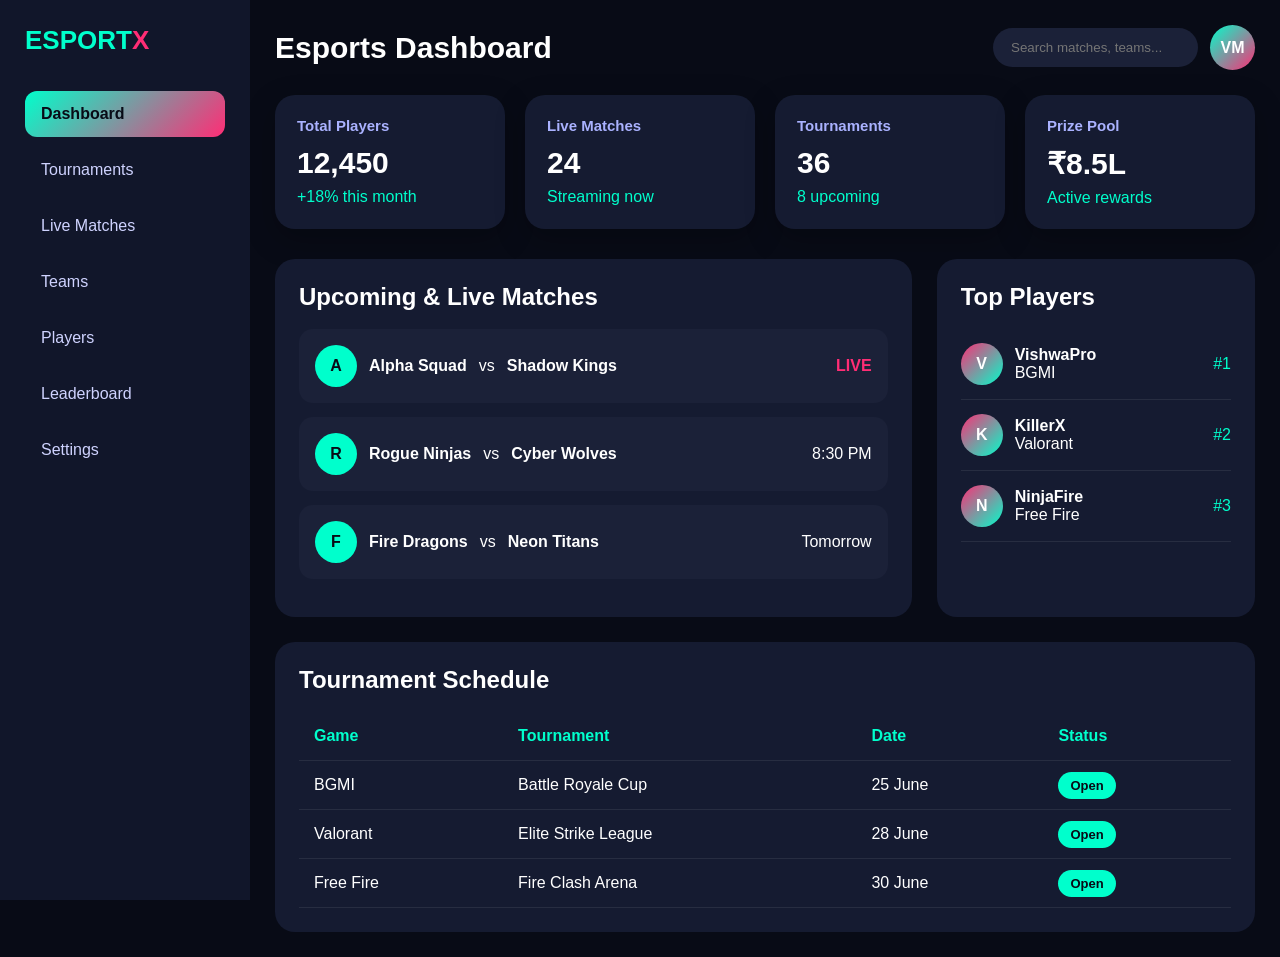
==== dashboard.html @ d048ba4c "initial commit" ====
<!DOCTYPE html>
<html lang="en">
<head>
<meta charset="UTF-8">
<meta name="viewport" content="width=device-width, initial-scale=1.0">
<title>Esports Dashboard</title>

<style>
*{
  margin:0;
  padding:0;
  box-sizing:border-box;
  font-family:Arial, sans-serif;
}

body{
  background:#080b16;
  color:white;
}

.dashboard{
  display:flex;
  min-height:100vh;
}

/* Sidebar */
.sidebar{
  width:250px;
  background:#11162a;
  padding:25px;
  position:fixed;
  height:100%;
}

.logo{
  font-size:26px;
  font-weight:bold;
  color:#00ffcc;
  margin-bottom:35px;
}

.logo span{
  color:#ff2d75;
}

.menu a{
  display:block;
  color:#cfd3ff;
  text-decoration:none;
  padding:14px 16px;
  margin:10px 0;
  border-radius:12px;
  transition:.3s;
}

.menu a:hover,
.menu a.active{
  background:linear-gradient(135deg,#00ffcc,#ff2d75);
  color:#080b16;
  font-weight:bold;
}

/* Main */
.main{
  margin-left:250px;
  width:calc(100% - 250px);
  padding:25px;
}

.header{
  display:flex;
  justify-content:space-between;
  align-items:center;
  margin-bottom:25px;
}

.header h1{
  font-size:30px;
}

.search{
  display:flex;
  gap:12px;
  align-items:center;
}

.search input{
  padding:12px 18px;
  border-radius:30px;
  border:none;
  outline:none;
  background:#1b2138;
  color:white;
}

.profile{
  width:45px;
  height:45px;
  background:linear-gradient(135deg,#00ffcc,#ff2d75);
  border-radius:50%;
  display:flex;
  align-items:center;
  justify-content:center;
  font-weight:bold;
}

/* Cards */
.cards{
  display:grid;
  grid-template-columns:repeat(4,1fr);
  gap:20px;
  margin-bottom:30px;
}

.card{
  background:#151b31;
  padding:22px;
  border-radius:20px;
  box-shadow:0 10px 30px rgba(0,0,0,.25);
  transition:.3s;
}

.card:hover{
  transform:translateY(-6px);
}

.card h3{
  color:#aab2ff;
  font-size:15px;
  margin-bottom:12px;
}

.card h2{
  font-size:30px;
}

.card p{
  margin-top:8px;
  color:#00ffcc;
}

/* Content */
.content{
  display:grid;
  grid-template-columns:2fr 1fr;
  gap:25px;
}

.panel{
  background:#151b31;
  border-radius:20px;
  padding:24px;
}

.panel h2{
  margin-bottom:18px;
}

/* Matches */
.match{
  display:flex;
  justify-content:space-between;
  align-items:center;
  background:#1b2138;
  padding:16px;
  border-radius:14px;
  margin-bottom:14px;
}

.teams{
  display:flex;
  align-items:center;
  gap:12px;
}

.team-logo{
  width:42px;
  height:42px;
  border-radius:50%;
  background:#00ffcc;
  color:#080b16;
  display:flex;
  justify-content:center;
  align-items:center;
  font-weight:bold;
}

.live{
  color:#ff2d75;
  font-weight:bold;
}

/* Players */
.player{
  display:flex;
  justify-content:space-between;
  align-items:center;
  padding:14px 0;
  border-bottom:1px solid rgba(255,255,255,.08);
}

.player-info{
  display:flex;
  gap:12px;
  align-items:center;
}

.avatar{
  width:42px;
  height:42px;
  border-radius:50%;
  background:linear-gradient(135deg,#ff2d75,#00ffcc);
  display:flex;
  align-items:center;
  justify-content:center;
  font-weight:bold;
}

.rank{
  color:#00ffcc;
}

/* Tournament */
.tournament{
  margin-top:25px;
}

.table{
  width:100%;
  border-collapse:collapse;
}

.table th,
.table td{
  text-align:left;
  padding:15px;
}

.table th{
  color:#00ffcc;
}

.table tr{
  border-bottom:1px solid rgba(255,255,255,.08);
}

.status{
  padding:6px 12px;
  border-radius:20px;
  background:#00ffcc;
  color:#080b16;
  font-weight:bold;
  font-size:13px;
}

/* Mobile */
.menu-btn{
  display:none;
  background:#00ffcc;
  border:none;
  padding:10px 14px;
  border-radius:8px;
  font-weight:bold;
}

@media(max-width:900px){
  .sidebar{
    left:-260px;
    transition:.3s;
    z-index:10;
  }

  .sidebar.active{
    left:0;
  }

  .main{
    margin-left:0;
    width:100%;
  }

  .menu-btn{
    display:block;
  }

  .cards{
    grid-template-columns:repeat(2,1fr);
  }

  .content{
    grid-template-columns:1fr;
  }

  .header{
    gap:15px;
  }
}

@media(max-width:550px){
  .cards{
    grid-template-columns:1fr;
  }

  .header{
    flex-direction:column;
    align-items:flex-start;
  }

  .search{
    width:100%;
  }

  .search input{
    width:100%;
  }

  .match{
    flex-direction:column;
    align-items:flex-start;
    gap:10px;
  }
}
</style>
</head>

<body>

<div class="dashboard">

  <aside class="sidebar" id="sidebar">
    <div class="logo">ESPORT<span>X</span></div>

    <nav class="menu">
      <a href="#" class="active">Dashboard</a>
      <a href="#">Tournaments</a>
      <a href="#">Live Matches</a>
      <a href="#">Teams</a>
      <a href="#">Players</a>
      <a href="#">Leaderboard</a>
      <a href="#">Settings</a>
    </nav>
  </aside>

  <main class="main">

    <div class="header">
      <button class="menu-btn" onclick="toggleMenu()">☰ Menu</button>
      <h1>Esports Dashboard</h1>

      <div class="search">
        <input type="text" placeholder="Search matches, teams...">
        <div class="profile">VM</div>
      </div>
    </div>

    <section class="cards">
      <div class="card">
        <h3>Total Players</h3>
        <h2>12,450</h2>
        <p>+18% this month</p>
      </div>

      <div class="card">
        <h3>Live Matches</h3>
        <h2>24</h2>
        <p>Streaming now</p>
      </div>

      <div class="card">
        <h3>Tournaments</h3>
        <h2>36</h2>
        <p>8 upcoming</p>
      </div>

      <div class="card">
        <h3>Prize Pool</h3>
        <h2>₹8.5L</h2>
        <p>Active rewards</p>
      </div>
    </section>

    <section class="content">

      <div class="panel">
        <h2>Upcoming & Live Matches</h2>

        <div class="match">
          <div class="teams">
            <div class="team-logo">A</div>
            <strong>Alpha Squad</strong>
            <span>vs</span>
            <strong>Shadow Kings</strong>
          </div>
          <span class="live">LIVE</span>
        </div>

        <div class="match">
          <div class="teams">
            <div class="team-logo">R</div>
            <strong>Rogue Ninjas</strong>
            <span>vs</span>
            <strong>Cyber Wolves</strong>
          </div>
          <span>8:30 PM</span>
        </div>

        <div class="match">
          <div class="teams">
            <div class="team-logo">F</div>
            <strong>Fire Dragons</strong>
            <span>vs</span>
            <strong>Neon Titans</strong>
          </div>
          <span>Tomorrow</span>
        </div>
      </div>

      <div class="panel">
        <h2>Top Players</h2>

        <div class="player">
          <div class="player-info">
            <div class="avatar">V</div>
            <div>
              <strong>VishwaPro</strong>
              <p>BGMI</p>
            </div>
          </div>
          <span class="rank">#1</span>
        </div>

        <div class="player">
          <div class="player-info">
            <div class="avatar">K</div>
            <div>
              <strong>KillerX</strong>
              <p>Valorant</p>
            </div>
          </div>
          <span class="rank">#2</span>
        </div>

        <div class="player">
          <div class="player-info">
            <div class="avatar">N</div>
            <div>
              <strong>NinjaFire</strong>
              <p>Free Fire</p>
            </div>
          </div>
          <span class="rank">#3</span>
        </div>
      </div>

    </section>

    <section class="panel tournament">
      <h2>Tournament Schedule</h2>

      <table class="table">
        <tr>
          <th>Game</th>
          <th>Tournament</th>
          <th>Date</th>
          <th>Status</th>
        </tr>

        <tr>
          <td>BGMI</td>
          <td>Battle Royale Cup</td>
          <td>25 June</td>
          <td><span class="status">Open</span></td>
        </tr>

        <tr>
          <td>Valorant</td>
          <td>Elite Strike League</td>
          <td>28 June</td>
          <td><span class="status">Open</span></td>
        </tr>

        <tr>
          <td>Free Fire</td>
          <td>Fire Clash Arena</td>
          <td>30 June</td>
          <td><span class="status">Open</span></td>
        </tr>
      </table>
    </section>

  </main>
</div>

<script>
function toggleMenu(){
  document.getElementById("sidebar").classList.toggle("active");
}
</script>

</body>
</html>
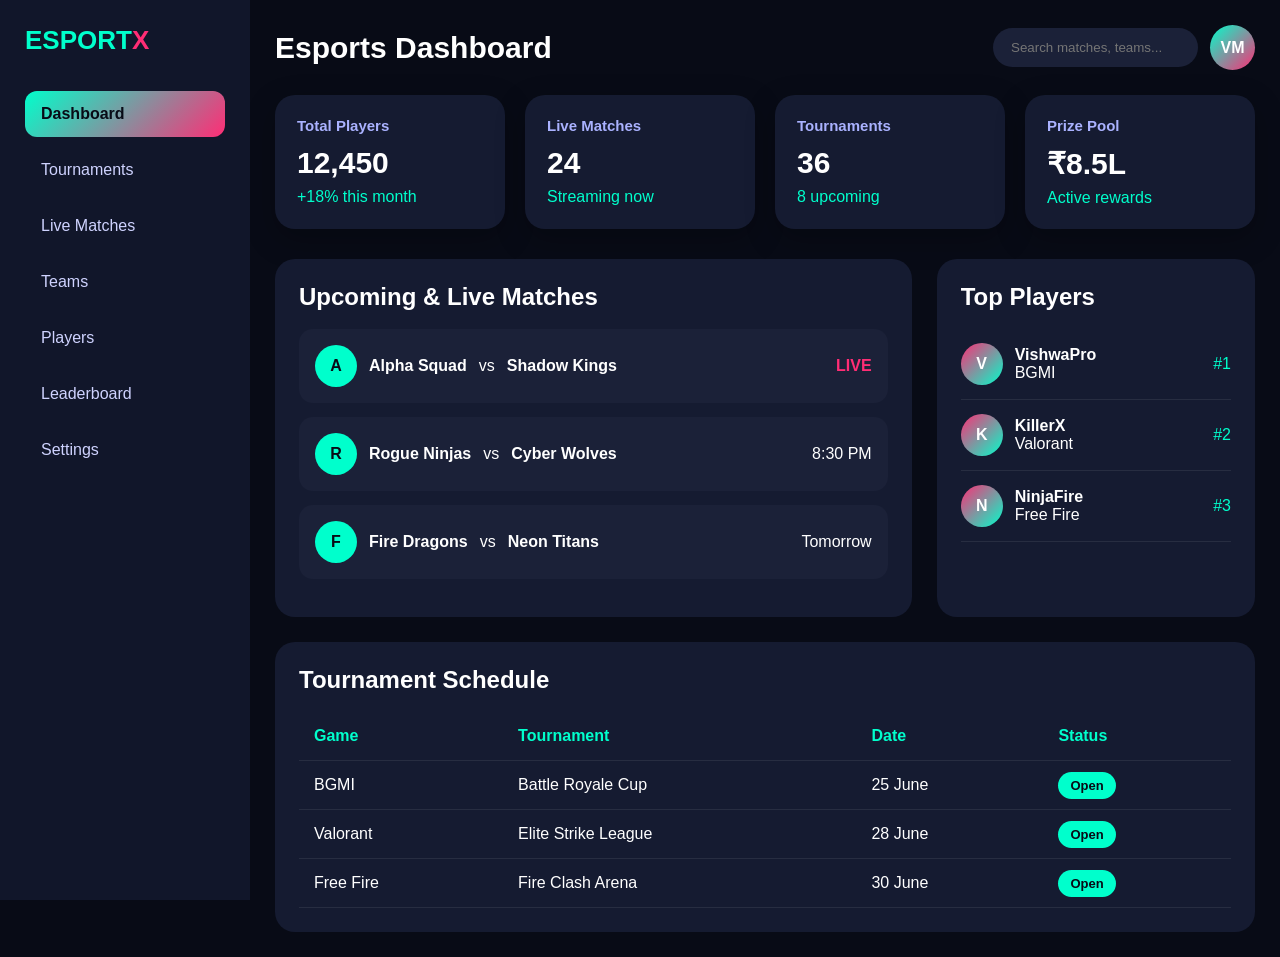
==== commit 86cd2621: "update" ====
--- a/dashboard.html
+++ b/dashboard.html
@@ -1,27 +1,13 @@
 <!DOCTYPE html>
 <html lang="en">
 <head>
-<meta charset="UTF-8">
-<meta name="viewport" content="width=device-width, initial-scale=1.0">
+<meta charset="UTF-8" />
+<meta name="viewport" content="width=device-width, initial-scale=1.0" />
 <title>Esports Dashboard</title>
-
 <style>
-*{
-  margin:0;
-  padding:0;
-  box-sizing:border-box;
-  font-family:Arial, sans-serif;
-}
-
-body{
-  background:#080b16;
-  color:white;
-}
-
-.dashboard{
-  display:flex;
-  min-height:100vh;
-}
+*{margin:0;padding:0;box-sizing:border-box;font-family:Arial,sans-serif}
+body{background:#080b16;color:white}
+.dashboard{display:flex;min-height:100vh}
 
 /* Sidebar */
 .sidebar{
@@ -29,20 +15,14 @@
   background:#11162a;
   padding:25px;
   position:fixed;
+  left:0;
+  top:0;
   height:100%;
-}
-
-.logo{
-  font-size:26px;
-  font-weight:bold;
-  color:#00ffcc;
-  margin-bottom:35px;
-}
-
-.logo span{
-  color:#ff2d75;
-}
-
+  z-index:1000;
+  transition:.3s ease;
+}
+.logo{font-size:26px;font-weight:bold;color:#00ffcc;margin-bottom:35px}
+.logo span{color:#ff2d75}
 .menu a{
   display:block;
   color:#cfd3ff;
@@ -52,9 +32,7 @@
   border-radius:12px;
   transition:.3s;
 }
-
-.menu a:hover,
-.menu a.active{
+.menu a:hover,.menu a.active{
   background:linear-gradient(135deg,#00ffcc,#ff2d75);
   color:#080b16;
   font-weight:bold;
@@ -66,24 +44,15 @@
   width:calc(100% - 250px);
   padding:25px;
 }
-
 .header{
   display:flex;
   justify-content:space-between;
   align-items:center;
+  gap:15px;
   margin-bottom:25px;
 }
-
-.header h1{
-  font-size:30px;
-}
-
-.search{
-  display:flex;
-  gap:12px;
-  align-items:center;
-}
-
+.header h1{font-size:30px}
+.search{display:flex;gap:12px;align-items:center}
 .search input{
   padding:12px 18px;
   border-radius:30px;
@@ -92,7 +61,6 @@
   background:#1b2138;
   color:white;
 }
-
 .profile{
   width:45px;
   height:45px;
@@ -111,7 +79,6 @@
   gap:20px;
   margin-bottom:30px;
 }
-
 .card{
   background:#151b31;
   padding:22px;
@@ -119,25 +86,10 @@
   box-shadow:0 10px 30px rgba(0,0,0,.25);
   transition:.3s;
 }
-
-.card:hover{
-  transform:translateY(-6px);
-}
-
-.card h3{
-  color:#aab2ff;
-  font-size:15px;
-  margin-bottom:12px;
-}
-
-.card h2{
-  font-size:30px;
-}
-
-.card p{
-  margin-top:8px;
-  color:#00ffcc;
-}
+.card:hover{transform:translateY(-6px)}
+.card h3{color:#aab2ff;font-size:15px;margin-bottom:12px}
+.card h2{font-size:30px}
+.card p{margin-top:8px;color:#00ffcc}
 
 /* Content */
 .content{
@@ -145,18 +97,12 @@
   grid-template-columns:2fr 1fr;
   gap:25px;
 }
-
 .panel{
   background:#151b31;
   border-radius:20px;
   padding:24px;
 }
-
-.panel h2{
-  margin-bottom:18px;
-}
-
-/* Matches */
+.panel h2{margin-bottom:18px}
 .match{
   display:flex;
   justify-content:space-between;
@@ -165,14 +111,9 @@
   padding:16px;
   border-radius:14px;
   margin-bottom:14px;
-}
-
-.teams{
-  display:flex;
-  align-items:center;
   gap:12px;
 }
-
+.teams{display:flex;align-items:center;gap:12px;flex-wrap:wrap}
 .team-logo{
   width:42px;
   height:42px;
@@ -184,13 +125,7 @@
   align-items:center;
   font-weight:bold;
 }
-
-.live{
-  color:#ff2d75;
-  font-weight:bold;
-}
-
-/* Players */
+.live{color:#ff2d75;font-weight:bold}
 .player{
   display:flex;
   justify-content:space-between;
@@ -198,13 +133,7 @@
   padding:14px 0;
   border-bottom:1px solid rgba(255,255,255,.08);
 }
-
-.player-info{
-  display:flex;
-  gap:12px;
-  align-items:center;
-}
-
+.player-info{display:flex;gap:12px;align-items:center}
 .avatar{
   width:42px;
   height:42px;
@@ -215,35 +144,12 @@
   justify-content:center;
   font-weight:bold;
 }
-
-.rank{
-  color:#00ffcc;
-}
-
-/* Tournament */
-.tournament{
-  margin-top:25px;
-}
-
-.table{
-  width:100%;
-  border-collapse:collapse;
-}
-
-.table th,
-.table td{
-  text-align:left;
-  padding:15px;
-}
-
-.table th{
-  color:#00ffcc;
-}
-
-.table tr{
-  border-bottom:1px solid rgba(255,255,255,.08);
-}
-
+.rank{color:#00ffcc}
+.tournament{margin-top:25px;overflow-x:auto}
+.table{width:100%;border-collapse:collapse;min-width:650px}
+.table th,.table td{text-align:left;padding:15px}
+.table th{color:#00ffcc}
+.table tr{border-bottom:1px solid rgba(255,255,255,.08)}
 .status{
   padding:6px 12px;
   border-radius:20px;
@@ -253,7 +159,7 @@
   font-size:13px;
 }
 
-/* Mobile */
+/* Mobile Button */
 .menu-btn{
   display:none;
   background:#00ffcc;
@@ -261,73 +167,86 @@
   padding:10px 14px;
   border-radius:8px;
   font-weight:bold;
-}
-
+  cursor:pointer;
+}
+.close-btn{
+  display:none;
+  background:#ff2d75;
+  color:white;
+  border:none;
+  padding:10px 14px;
+  border-radius:8px;
+  margin-bottom:20px;
+  cursor:pointer;
+  font-weight:bold;
+}
+.overlay{
+  display:none;
+  position:fixed;
+  inset:0;
+  background:rgba(0,0,0,.55);
+  z-index:900;
+}
+.overlay.active{display:block}
+
+/* Tablet */
+@media(max-width:1100px){
+  .cards{grid-template-columns:repeat(2,1fr)}
+  .content{grid-template-columns:1fr}
+}
+
+/* Mobile + Tablet Sidebar */
 @media(max-width:900px){
-  .sidebar{
-    left:-260px;
-    transition:.3s;
-    z-index:10;
-  }
-
-  .sidebar.active{
-    left:0;
-  }
-
+  .sidebar{left:-270px}
+  .sidebar.active{left:0}
+  .close-btn{display:block}
   .main{
     margin-left:0;
     width:100%;
+    padding:20px;
   }
-
-  .menu-btn{
-    display:block;
-  }
-
-  .cards{
-    grid-template-columns:repeat(2,1fr);
-  }
-
-  .content{
-    grid-template-columns:1fr;
-  }
-
-  .header{
-    gap:15px;
-  }
-}
-
-@media(max-width:550px){
-  .cards{
-    grid-template-columns:1fr;
-  }
-
+  .menu-btn{display:block}
+  .header h1{font-size:24px}
+}
+
+/* Small Mobile */
+@media(max-width:600px){
+  .main{padding:15px}
   .header{
     flex-direction:column;
     align-items:flex-start;
   }
-
   .search{
     width:100%;
   }
-
   .search input{
     width:100%;
   }
-
+  .cards{grid-template-columns:1fr}
+  .card h2{font-size:25px}
   .match{
     flex-direction:column;
     align-items:flex-start;
-    gap:10px;
   }
+  .panel{padding:18px}
+  .table th,.table td{padding:12px}
+}
+
+/* Extra Small */
+@media(max-width:380px){
+  .header h1{font-size:21px}
+  .logo{font-size:22px}
+  .search{flex-direction:column;align-items:flex-start}
 }
 </style>
 </head>
-
 <body>
 
+<div class="overlay" id="overlay" onclick="toggleMenu()"></div>
+
 <div class="dashboard">
-
   <aside class="sidebar" id="sidebar">
+    <button class="close-btn" onclick="toggleMenu()">✕ Close</button>
     <div class="logo">ESPORT<span>X</span></div>
 
     <nav class="menu">
@@ -342,13 +261,12 @@
   </aside>
 
   <main class="main">
-
     <div class="header">
       <button class="menu-btn" onclick="toggleMenu()">☰ Menu</button>
       <h1>Esports Dashboard</h1>
 
       <div class="search">
-        <input type="text" placeholder="Search matches, teams...">
+        <input type="text" placeholder="Search matches, teams..." />
         <div class="profile">VM</div>
       </div>
     </div>
@@ -359,19 +277,16 @@
         <h2>12,450</h2>
         <p>+18% this month</p>
       </div>
-
       <div class="card">
         <h3>Live Matches</h3>
         <h2>24</h2>
         <p>Streaming now</p>
       </div>
-
       <div class="card">
         <h3>Tournaments</h3>
         <h2>36</h2>
         <p>8 upcoming</p>
       </div>
-
       <div class="card">
         <h3>Prize Pool</h3>
         <h2>₹8.5L</h2>
@@ -380,7 +295,6 @@
     </section>
 
     <section class="content">
-
       <div class="panel">
         <h2>Upcoming & Live Matches</h2>
 
@@ -451,7 +365,6 @@
           <span class="rank">#3</span>
         </div>
       </div>
-
     </section>
 
     <section class="panel tournament">
@@ -464,21 +377,18 @@
           <th>Date</th>
           <th>Status</th>
         </tr>
-
         <tr>
           <td>BGMI</td>
           <td>Battle Royale Cup</td>
           <td>25 June</td>
           <td><span class="status">Open</span></td>
         </tr>
-
         <tr>
           <td>Valorant</td>
           <td>Elite Strike League</td>
           <td>28 June</td>
           <td><span class="status">Open</span></td>
         </tr>
-
         <tr>
           <td>Free Fire</td>
           <td>Fire Clash Arena</td>
@@ -487,13 +397,13 @@
         </tr>
       </table>
     </section>
-
   </main>
 </div>
 
 <script>
 function toggleMenu(){
   document.getElementById("sidebar").classList.toggle("active");
+  document.getElementById("overlay").classList.toggle("active");
 }
 </script>
 
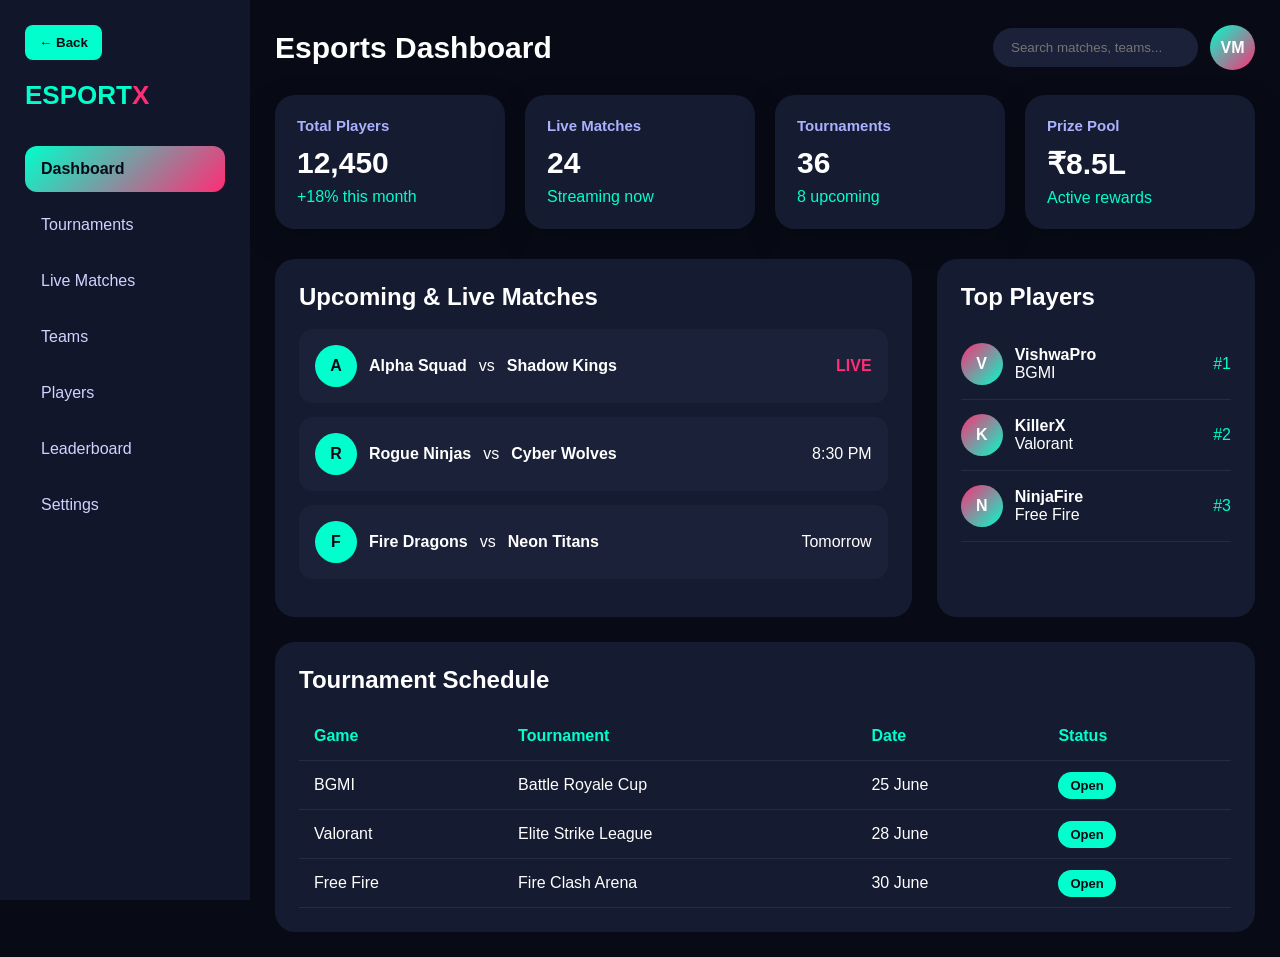
==== commit a7a5c3a5: "update" ====
--- a/dashboard.html
+++ b/dashboard.html
@@ -4,10 +4,19 @@
 <meta charset="UTF-8" />
 <meta name="viewport" content="width=device-width, initial-scale=1.0" />
 <title>Esports Dashboard</title>
+
 <style>
 *{margin:0;padding:0;box-sizing:border-box;font-family:Arial,sans-serif}
-body{background:#080b16;color:white}
-.dashboard{display:flex;min-height:100vh}
+
+body{
+  background:#080b16;
+  color:white;
+}
+
+.dashboard{
+  display:flex;
+  min-height:100vh;
+}
 
 /* Sidebar */
 .sidebar{
@@ -21,8 +30,53 @@
   z-index:1000;
   transition:.3s ease;
 }
-.logo{font-size:26px;font-weight:bold;color:#00ffcc;margin-bottom:35px}
-.logo span{color:#ff2d75}
+
+.sidebar-buttons{
+  display:flex;
+  gap:10px;
+  margin-bottom:20px;
+}
+
+.back-btn,
+.close-btn{
+  border:none;
+  padding:10px 14px;
+  border-radius:8px;
+  font-weight:bold;
+  cursor:pointer;
+  transition:.3s;
+}
+
+.back-btn{
+  background:#00ffcc;
+  color:#080b16;
+}
+
+.back-btn:hover{
+  background:#00d9b0;
+}
+
+.close-btn{
+  display:none;
+  background:#ff2d75;
+  color:white;
+}
+
+.close-btn:hover{
+  background:#e51f64;
+}
+
+.logo{
+  font-size:26px;
+  font-weight:bold;
+  color:#00ffcc;
+  margin-bottom:35px;
+}
+
+.logo span{
+  color:#ff2d75;
+}
+
 .menu a{
   display:block;
   color:#cfd3ff;
@@ -32,7 +86,9 @@
   border-radius:12px;
   transition:.3s;
 }
-.menu a:hover,.menu a.active{
+
+.menu a:hover,
+.menu a.active{
   background:linear-gradient(135deg,#00ffcc,#ff2d75);
   color:#080b16;
   font-weight:bold;
@@ -44,6 +100,7 @@
   width:calc(100% - 250px);
   padding:25px;
 }
+
 .header{
   display:flex;
   justify-content:space-between;
@@ -51,8 +108,23 @@
   gap:15px;
   margin-bottom:25px;
 }
-.header h1{font-size:30px}
-.search{display:flex;gap:12px;align-items:center}
+
+.header-left{
+  display:flex;
+  align-items:center;
+  gap:12px;
+}
+
+.header h1{
+  font-size:30px;
+}
+
+.search{
+  display:flex;
+  gap:12px;
+  align-items:center;
+}
+
 .search input{
   padding:12px 18px;
   border-radius:30px;
@@ -61,6 +133,7 @@
   background:#1b2138;
   color:white;
 }
+
 .profile{
   width:45px;
   height:45px;
@@ -79,6 +152,7 @@
   gap:20px;
   margin-bottom:30px;
 }
+
 .card{
   background:#151b31;
   padding:22px;
@@ -86,10 +160,25 @@
   box-shadow:0 10px 30px rgba(0,0,0,.25);
   transition:.3s;
 }
-.card:hover{transform:translateY(-6px)}
-.card h3{color:#aab2ff;font-size:15px;margin-bottom:12px}
-.card h2{font-size:30px}
-.card p{margin-top:8px;color:#00ffcc}
+
+.card:hover{
+  transform:translateY(-6px);
+}
+
+.card h3{
+  color:#aab2ff;
+  font-size:15px;
+  margin-bottom:12px;
+}
+
+.card h2{
+  font-size:30px;
+}
+
+.card p{
+  margin-top:8px;
+  color:#00ffcc;
+}
 
 /* Content */
 .content{
@@ -97,12 +186,17 @@
   grid-template-columns:2fr 1fr;
   gap:25px;
 }
+
 .panel{
   background:#151b31;
   border-radius:20px;
   padding:24px;
 }
-.panel h2{margin-bottom:18px}
+
+.panel h2{
+  margin-bottom:18px;
+}
+
 .match{
   display:flex;
   justify-content:space-between;
@@ -113,7 +207,14 @@
   margin-bottom:14px;
   gap:12px;
 }
-.teams{display:flex;align-items:center;gap:12px;flex-wrap:wrap}
+
+.teams{
+  display:flex;
+  align-items:center;
+  gap:12px;
+  flex-wrap:wrap;
+}
+
 .team-logo{
   width:42px;
   height:42px;
@@ -125,7 +226,12 @@
   align-items:center;
   font-weight:bold;
 }
-.live{color:#ff2d75;font-weight:bold}
+
+.live{
+  color:#ff2d75;
+  font-weight:bold;
+}
+
 .player{
   display:flex;
   justify-content:space-between;
@@ -133,7 +239,13 @@
   padding:14px 0;
   border-bottom:1px solid rgba(255,255,255,.08);
 }
-.player-info{display:flex;gap:12px;align-items:center}
+
+.player-info{
+  display:flex;
+  gap:12px;
+  align-items:center;
+}
+
 .avatar{
   width:42px;
   height:42px;
@@ -144,12 +256,36 @@
   justify-content:center;
   font-weight:bold;
 }
-.rank{color:#00ffcc}
-.tournament{margin-top:25px;overflow-x:auto}
-.table{width:100%;border-collapse:collapse;min-width:650px}
-.table th,.table td{text-align:left;padding:15px}
-.table th{color:#00ffcc}
-.table tr{border-bottom:1px solid rgba(255,255,255,.08)}
+
+.rank{
+  color:#00ffcc;
+}
+
+.tournament{
+  margin-top:25px;
+  overflow-x:auto;
+}
+
+.table{
+  width:100%;
+  border-collapse:collapse;
+  min-width:650px;
+}
+
+.table th,
+.table td{
+  text-align:left;
+  padding:15px;
+}
+
+.table th{
+  color:#00ffcc;
+}
+
+.table tr{
+  border-bottom:1px solid rgba(255,255,255,.08);
+}
+
 .status{
   padding:6px 12px;
   border-radius:20px;
@@ -163,23 +299,14 @@
 .menu-btn{
   display:none;
   background:#00ffcc;
+  color:#080b16;
   border:none;
   padding:10px 14px;
   border-radius:8px;
   font-weight:bold;
   cursor:pointer;
 }
-.close-btn{
-  display:none;
-  background:#ff2d75;
-  color:white;
-  border:none;
-  padding:10px 14px;
-  border-radius:8px;
-  margin-bottom:20px;
-  cursor:pointer;
-  font-weight:bold;
-}
+
 .overlay{
   display:none;
   position:fixed;
@@ -187,66 +314,136 @@
   background:rgba(0,0,0,.55);
   z-index:900;
 }
-.overlay.active{display:block}
+
+.overlay.active{
+  display:block;
+}
 
 /* Tablet */
 @media(max-width:1100px){
-  .cards{grid-template-columns:repeat(2,1fr)}
-  .content{grid-template-columns:1fr}
+  .cards{
+    grid-template-columns:repeat(2,1fr);
+  }
+
+  .content{
+    grid-template-columns:1fr;
+  }
 }
 
 /* Mobile + Tablet Sidebar */
 @media(max-width:900px){
-  .sidebar{left:-270px}
-  .sidebar.active{left:0}
-  .close-btn{display:block}
+  .sidebar{
+    left:-270px;
+  }
+
+  .sidebar.active{
+    left:0;
+  }
+
+  .close-btn{
+    display:inline-block;
+  }
+
   .main{
     margin-left:0;
     width:100%;
     padding:20px;
   }
-  .menu-btn{display:block}
-  .header h1{font-size:24px}
+
+  .menu-btn{
+    display:inline-block;
+  }
+
+  .header h1{
+    font-size:24px;
+  }
 }
 
 /* Small Mobile */
 @media(max-width:600px){
-  .main{padding:15px}
+  .main{
+    padding:15px;
+  }
+
   .header{
     flex-direction:column;
     align-items:flex-start;
   }
+
+  .header-left{
+    width:100%;
+  }
+
   .search{
     width:100%;
   }
+
   .search input{
     width:100%;
   }
-  .cards{grid-template-columns:1fr}
-  .card h2{font-size:25px}
+
+  .cards{
+    grid-template-columns:1fr;
+  }
+
+  .card h2{
+    font-size:25px;
+  }
+
   .match{
     flex-direction:column;
     align-items:flex-start;
   }
-  .panel{padding:18px}
-  .table th,.table td{padding:12px}
+
+  .panel{
+    padding:18px;
+  }
+
+  .table th,
+  .table td{
+    padding:12px;
+  }
 }
 
 /* Extra Small */
 @media(max-width:380px){
-  .header h1{font-size:21px}
-  .logo{font-size:22px}
-  .search{flex-direction:column;align-items:flex-start}
+  .header h1{
+    font-size:21px;
+  }
+
+  .logo{
+    font-size:22px;
+  }
+
+  .search{
+    flex-direction:column;
+    align-items:flex-start;
+  }
+
+  .profile{
+    width:42px;
+    height:42px;
+  }
+
+  .sidebar-buttons{
+    flex-direction:column;
+  }
 }
 </style>
 </head>
+
 <body>
 
 <div class="overlay" id="overlay" onclick="toggleMenu()"></div>
 
 <div class="dashboard">
+
   <aside class="sidebar" id="sidebar">
-    <button class="close-btn" onclick="toggleMenu()">✕ Close</button>
+    <div class="sidebar-buttons">
+      <button class="back-btn" onclick="goBack()">← Back</button>
+      <button class="close-btn" onclick="toggleMenu()">✕ Close</button>
+    </div>
+
     <div class="logo">ESPORT<span>X</span></div>
 
     <nav class="menu">
@@ -261,9 +458,12 @@
   </aside>
 
   <main class="main">
+
     <div class="header">
-      <button class="menu-btn" onclick="toggleMenu()">☰ Menu</button>
-      <h1>Esports Dashboard</h1>
+      <div class="header-left">
+        <button class="menu-btn" onclick="toggleMenu()">☰ Menu</button>
+        <h1>Esports Dashboard</h1>
+      </div>
 
       <div class="search">
         <input type="text" placeholder="Search matches, teams..." />
@@ -277,16 +477,19 @@
         <h2>12,450</h2>
         <p>+18% this month</p>
       </div>
+
       <div class="card">
         <h3>Live Matches</h3>
         <h2>24</h2>
         <p>Streaming now</p>
       </div>
+
       <div class="card">
         <h3>Tournaments</h3>
         <h2>36</h2>
         <p>8 upcoming</p>
       </div>
+
       <div class="card">
         <h3>Prize Pool</h3>
         <h2>₹8.5L</h2>
@@ -295,6 +498,7 @@
     </section>
 
     <section class="content">
+
       <div class="panel">
         <h2>Upcoming & Live Matches</h2>
 
@@ -365,6 +569,7 @@
           <span class="rank">#3</span>
         </div>
       </div>
+
     </section>
 
     <section class="panel tournament">
@@ -377,18 +582,21 @@
           <th>Date</th>
           <th>Status</th>
         </tr>
+
         <tr>
           <td>BGMI</td>
           <td>Battle Royale Cup</td>
           <td>25 June</td>
           <td><span class="status">Open</span></td>
         </tr>
+
         <tr>
           <td>Valorant</td>
           <td>Elite Strike League</td>
           <td>28 June</td>
           <td><span class="status">Open</span></td>
         </tr>
+
         <tr>
           <td>Free Fire</td>
           <td>Fire Clash Arena</td>
@@ -397,6 +605,7 @@
         </tr>
       </table>
     </section>
+
   </main>
 </div>
 
@@ -405,6 +614,14 @@
   document.getElementById("sidebar").classList.toggle("active");
   document.getElementById("overlay").classList.toggle("active");
 }
+
+function goBack(){
+  if(window.history.length > 1){
+    window.history.back();
+  }else{
+    window.location.href = "index.html";
+  }
+}
 </script>
 
 </body>
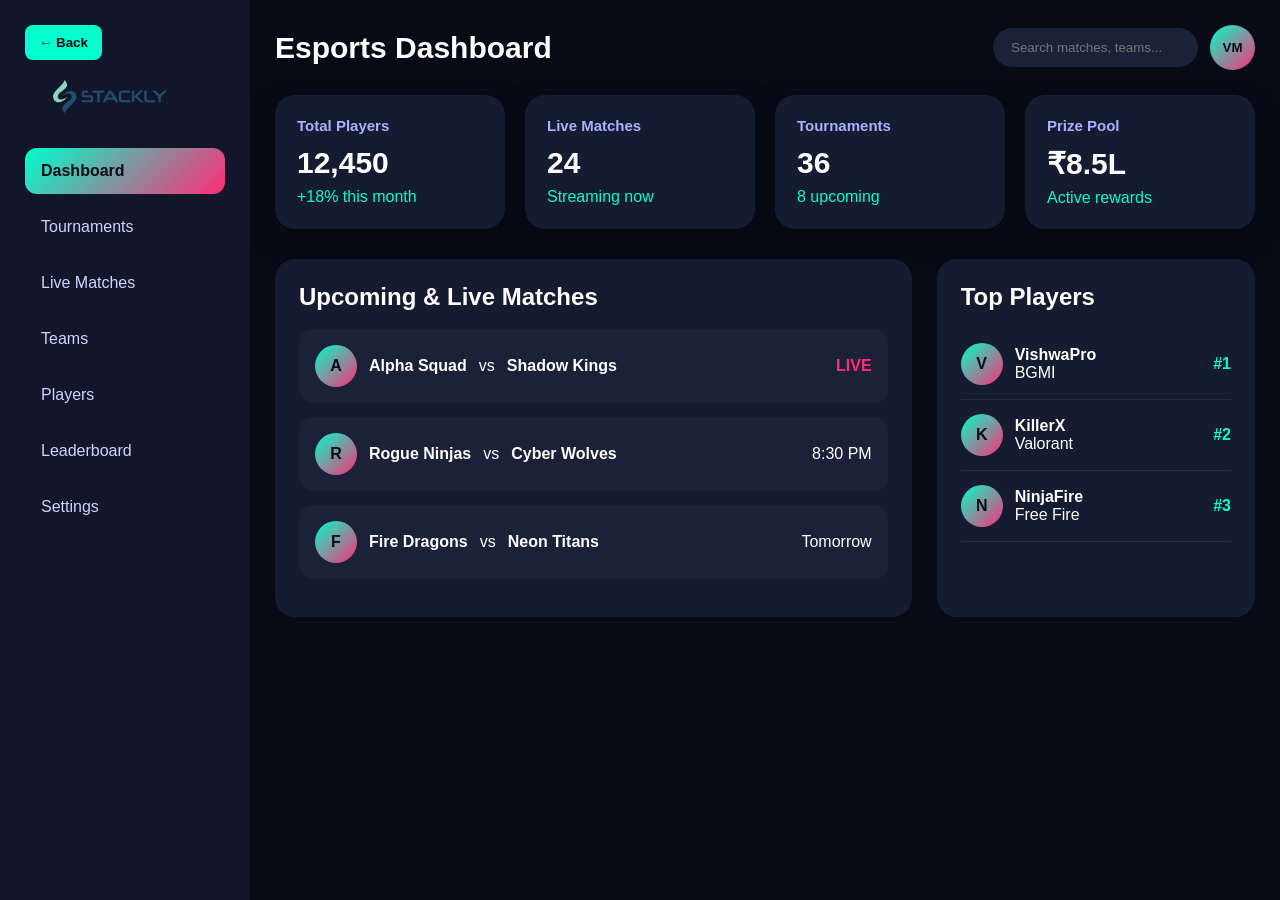
==== commit 8a13ad97: "update" ====
--- a/dashboard.html
+++ b/dashboard.html
@@ -3,626 +3,66 @@
 <head>
 <meta charset="UTF-8" />
 <meta name="viewport" content="width=device-width, initial-scale=1.0" />
-<title>Esports Dashboard</title>
-
+<title>Stackly Esports Dashboard</title>
 <style>
 *{margin:0;padding:0;box-sizing:border-box;font-family:Arial,sans-serif}
-
-body{
-  background:#080b16;
-  color:white;
-}
-
-.dashboard{
-  display:flex;
-  min-height:100vh;
-}
-
-/* Sidebar */
-.sidebar{
-  width:250px;
-  background:#11162a;
-  padding:25px;
-  position:fixed;
-  left:0;
-  top:0;
-  height:100%;
-  z-index:1000;
-  transition:.3s ease;
-}
-
-.sidebar-buttons{
-  display:flex;
-  gap:10px;
-  margin-bottom:20px;
-}
-
-.back-btn,
-.close-btn{
-  border:none;
-  padding:10px 14px;
-  border-radius:8px;
-  font-weight:bold;
-  cursor:pointer;
-  transition:.3s;
-}
-
-.back-btn{
-  background:#00ffcc;
-  color:#080b16;
-}
-
-.back-btn:hover{
-  background:#00d9b0;
-}
-
-.close-btn{
-  display:none;
-  background:#ff2d75;
-  color:white;
-}
-
-.close-btn:hover{
-  background:#e51f64;
-}
-
-.logo{
-  font-size:26px;
-  font-weight:bold;
-  color:#00ffcc;
-  margin-bottom:35px;
-}
-
-.logo span{
-  color:#ff2d75;
-}
-
-.menu a{
-  display:block;
-  color:#cfd3ff;
-  text-decoration:none;
-  padding:14px 16px;
-  margin:10px 0;
-  border-radius:12px;
-  transition:.3s;
-}
-
-.menu a:hover,
-.menu a.active{
-  background:linear-gradient(135deg,#00ffcc,#ff2d75);
-  color:#080b16;
-  font-weight:bold;
-}
-
-/* Main */
-.main{
-  margin-left:250px;
-  width:calc(100% - 250px);
-  padding:25px;
-}
-
-.header{
-  display:flex;
-  justify-content:space-between;
-  align-items:center;
-  gap:15px;
-  margin-bottom:25px;
-}
-
-.header-left{
-  display:flex;
-  align-items:center;
-  gap:12px;
-}
-
-.header h1{
-  font-size:30px;
-}
-
-.search{
-  display:flex;
-  gap:12px;
-  align-items:center;
-}
-
-.search input{
-  padding:12px 18px;
-  border-radius:30px;
-  border:none;
-  outline:none;
-  background:#1b2138;
-  color:white;
-}
-
-.profile{
-  width:45px;
-  height:45px;
-  background:linear-gradient(135deg,#00ffcc,#ff2d75);
-  border-radius:50%;
-  display:flex;
-  align-items:center;
-  justify-content:center;
-  font-weight:bold;
-}
-
-/* Cards */
-.cards{
-  display:grid;
-  grid-template-columns:repeat(4,1fr);
-  gap:20px;
-  margin-bottom:30px;
-}
-
-.card{
-  background:#151b31;
-  padding:22px;
-  border-radius:20px;
-  box-shadow:0 10px 30px rgba(0,0,0,.25);
-  transition:.3s;
-}
-
-.card:hover{
-  transform:translateY(-6px);
-}
-
-.card h3{
-  color:#aab2ff;
-  font-size:15px;
-  margin-bottom:12px;
-}
-
-.card h2{
-  font-size:30px;
-}
-
-.card p{
-  margin-top:8px;
-  color:#00ffcc;
-}
-
-/* Content */
-.content{
-  display:grid;
-  grid-template-columns:2fr 1fr;
-  gap:25px;
-}
-
-.panel{
-  background:#151b31;
-  border-radius:20px;
-  padding:24px;
-}
-
-.panel h2{
-  margin-bottom:18px;
-}
-
-.match{
-  display:flex;
-  justify-content:space-between;
-  align-items:center;
-  background:#1b2138;
-  padding:16px;
-  border-radius:14px;
-  margin-bottom:14px;
-  gap:12px;
-}
-
-.teams{
-  display:flex;
-  align-items:center;
-  gap:12px;
-  flex-wrap:wrap;
-}
-
-.team-logo{
-  width:42px;
-  height:42px;
-  border-radius:50%;
-  background:#00ffcc;
-  color:#080b16;
-  display:flex;
-  justify-content:center;
-  align-items:center;
-  font-weight:bold;
-}
-
-.live{
-  color:#ff2d75;
-  font-weight:bold;
-}
-
-.player{
-  display:flex;
-  justify-content:space-between;
-  align-items:center;
-  padding:14px 0;
-  border-bottom:1px solid rgba(255,255,255,.08);
-}
-
-.player-info{
-  display:flex;
-  gap:12px;
-  align-items:center;
-}
-
-.avatar{
-  width:42px;
-  height:42px;
-  border-radius:50%;
-  background:linear-gradient(135deg,#ff2d75,#00ffcc);
-  display:flex;
-  align-items:center;
-  justify-content:center;
-  font-weight:bold;
-}
-
-.rank{
-  color:#00ffcc;
-}
-
-.tournament{
-  margin-top:25px;
-  overflow-x:auto;
-}
-
-.table{
-  width:100%;
-  border-collapse:collapse;
-  min-width:650px;
-}
-
-.table th,
-.table td{
-  text-align:left;
-  padding:15px;
-}
-
-.table th{
-  color:#00ffcc;
-}
-
-.table tr{
-  border-bottom:1px solid rgba(255,255,255,.08);
-}
-
-.status{
-  padding:6px 12px;
-  border-radius:20px;
-  background:#00ffcc;
-  color:#080b16;
-  font-weight:bold;
-  font-size:13px;
-}
-
-/* Mobile Button */
-.menu-btn{
-  display:none;
-  background:#00ffcc;
-  color:#080b16;
-  border:none;
-  padding:10px 14px;
-  border-radius:8px;
-  font-weight:bold;
-  cursor:pointer;
-}
-
-.overlay{
-  display:none;
-  position:fixed;
-  inset:0;
-  background:rgba(0,0,0,.55);
-  z-index:900;
-}
-
-.overlay.active{
-  display:block;
-}
-
-/* Tablet */
-@media(max-width:1100px){
-  .cards{
-    grid-template-columns:repeat(2,1fr);
-  }
-
-  .content{
-    grid-template-columns:1fr;
-  }
-}
-
-/* Mobile + Tablet Sidebar */
-@media(max-width:900px){
-  .sidebar{
-    left:-270px;
-  }
-
-  .sidebar.active{
-    left:0;
-  }
-
-  .close-btn{
-    display:inline-block;
-  }
-
-  .main{
-    margin-left:0;
-    width:100%;
-    padding:20px;
-  }
-
-  .menu-btn{
-    display:inline-block;
-  }
-
-  .header h1{
-    font-size:24px;
-  }
-}
-
-/* Small Mobile */
-@media(max-width:600px){
-  .main{
-    padding:15px;
-  }
-
-  .header{
-    flex-direction:column;
-    align-items:flex-start;
-  }
-
-  .header-left{
-    width:100%;
-  }
-
-  .search{
-    width:100%;
-  }
-
-  .search input{
-    width:100%;
-  }
-
-  .cards{
-    grid-template-columns:1fr;
-  }
-
-  .card h2{
-    font-size:25px;
-  }
-
-  .match{
-    flex-direction:column;
-    align-items:flex-start;
-  }
-
-  .panel{
-    padding:18px;
-  }
-
-  .table th,
-  .table td{
-    padding:12px;
-  }
-}
-
-/* Extra Small */
-@media(max-width:380px){
-  .header h1{
-    font-size:21px;
-  }
-
-  .logo{
-    font-size:22px;
-  }
-
-  .search{
-    flex-direction:column;
-    align-items:flex-start;
-  }
-
-  .profile{
-    width:42px;
-    height:42px;
-  }
-
-  .sidebar-buttons{
-    flex-direction:column;
-  }
-}
+body{background:#080b16;color:white}
+.dashboard{display:flex;min-height:100vh}
+.sidebar{width:250px;background:#11162a;padding:25px;position:fixed;left:0;top:0;height:100%;z-index:1000;transition:.3s ease;overflow-y:auto}
+.sidebar-buttons{display:flex;gap:10px;margin-bottom:20px}
+.back-btn,.close-btn,.logout-btn{border:none;padding:10px 14px;border-radius:8px;font-weight:bold;cursor:pointer;transition:.3s}
+.back-btn{background:#00ffcc;color:#080b16}.back-btn:hover{background:#00d9b0}
+.close-btn{display:none;background:#ff2d75;color:white}.close-btn:hover{background:#e51f64}
+.logo{display:flex;align-items:center;margin-bottom:35px}.logo img{width:170px;max-width:100%;height:auto;display:block}
+.menu a{display:block;color:#cfd3ff;text-decoration:none;padding:14px 16px;margin:10px 0;border-radius:12px;transition:.3s}
+.menu a:hover,.menu a.active{background:linear-gradient(135deg,#00ffcc,#ff2d75);color:#080b16;font-weight:bold}
+.main{margin-left:250px;width:calc(100% - 250px);padding:25px}
+.header{display:flex;justify-content:space-between;align-items:center;gap:15px;margin-bottom:25px;position:relative}
+.header-left{display:flex;align-items:center;gap:12px}.header-logo{display:none;width:130px;height:auto}.header h1{font-size:30px}
+.search{display:flex;gap:12px;align-items:center;position:relative}.search input{padding:12px 18px;border-radius:30px;border:none;outline:none;background:#1b2138;color:white}
+.profile{width:45px;height:45px;background:linear-gradient(135deg,#00ffcc,#ff2d75);border-radius:50%;display:flex;align-items:center;justify-content:center;font-weight:bold;cursor:pointer;border:0;color:#080b16}
+.profile-menu{display:none;position:absolute;right:0;top:58px;width:280px;background:#151b31;border:1px solid rgba(255,255,255,.08);border-radius:18px;padding:18px;box-shadow:0 18px 45px rgba(0,0,0,.45);z-index:50}
+.profile-menu.active{display:block}.profile-menu h3{margin-bottom:6px;color:#00ffcc}.profile-menu p{color:#cfd3ff;margin:7px 0;font-size:14px}.profile-info{background:#1b2138;border-radius:14px;padding:12px;margin:12px 0}.logout-btn{width:100%;background:#ff2d75;color:white;margin-top:8px}.logout-btn:hover{background:#e51f64}
+.cards{display:grid;grid-template-columns:repeat(4,1fr);gap:20px;margin-bottom:30px}.card{background:#151b31;padding:22px;border-radius:20px;box-shadow:0 10px 30px rgba(0,0,0,.25);transition:.3s}.card:hover{transform:translateY(-6px)}.card h3{color:#aab2ff;font-size:15px;margin-bottom:12px}.card h2{font-size:30px}.card p{margin-top:8px;color:#00ffcc}
+.content{display:grid;grid-template-columns:2fr 1fr;gap:25px}.panel{background:#151b31;border-radius:20px;padding:24px;margin-bottom:25px}.panel h2{margin-bottom:18px;color:#fff}
+.match,.list-row{display:flex;justify-content:space-between;align-items:center;background:#1b2138;padding:16px;border-radius:14px;margin-bottom:14px;gap:12px}.teams,.player-info{display:flex;align-items:center;gap:12px;flex-wrap:wrap}.team-logo,.avatar{width:42px;height:42px;border-radius:50%;background:linear-gradient(135deg,#00ffcc,#ff2d75);color:#080b16;display:flex;justify-content:center;align-items:center;font-weight:bold}.live{color:#ff2d75;font-weight:bold}.rank{color:#00ffcc;font-weight:bold}.player{display:flex;justify-content:space-between;align-items:center;padding:14px 0;border-bottom:1px solid rgba(255,255,255,.08)}
+.tournament{overflow-x:auto}.table{width:100%;border-collapse:collapse;min-width:650px}.table th,.table td{text-align:left;padding:15px}.table th{color:#00ffcc}.table tr{border-bottom:1px solid rgba(255,255,255,.08)}.status{padding:6px 12px;border-radius:20px;background:#00ffcc;color:#080b16;font-weight:bold;font-size:13px}
+.page-section{display:none}.page-section.active{display:block;animation:fade .35s ease}@keyframes fade{from{opacity:0;transform:translateY(8px)}to{opacity:1;transform:translateY(0)}}.section-title{font-size:30px;margin-bottom:20px;color:#00ffcc}.grid-3{display:grid;grid-template-columns:repeat(3,1fr);gap:20px}.menu-btn{display:none;background:#00ffcc;color:#080b16;border:none;padding:10px 14px;border-radius:8px;font-weight:bold;cursor:pointer}.overlay{display:none;position:fixed;inset:0;background:rgba(0,0,0,.55);z-index:900}.overlay.active{display:block}
+@media(max-width:1100px){.cards{grid-template-columns:repeat(2,1fr)}.content{grid-template-columns:1fr}.grid-3{grid-template-columns:repeat(2,1fr)}}
+@media(max-width:900px){.sidebar{left:-270px}.sidebar.active{left:0}.close-btn{display:inline-block}.main{margin-left:0;width:100%;padding:20px}.menu-btn{display:inline-block}.header h1{font-size:24px}.header-logo{display:block}}
+@media(max-width:600px){.main{padding:15px}.header{flex-direction:column;align-items:flex-start}.header-left,.search{width:100%}.search input{width:100%}.cards,.grid-3{grid-template-columns:1fr}.card h2{font-size:25px}.match,.list-row{flex-direction:column;align-items:flex-start}.panel{padding:18px}.table th,.table td{padding:12px}.profile-menu{right:auto;left:0;width:100%}}
+@media(max-width:380px){.header h1{font-size:21px}.search{flex-direction:column;align-items:flex-start}.profile{width:42px;height:42px}.sidebar-buttons{flex-direction:column}}
 </style>
 </head>
-
 <body>
-
 <div class="overlay" id="overlay" onclick="toggleMenu()"></div>
-
 <div class="dashboard">
-
-  <aside class="sidebar" id="sidebar">
-    <div class="sidebar-buttons">
-      <button class="back-btn" onclick="goBack()">← Back</button>
-      <button class="close-btn" onclick="toggleMenu()">✕ Close</button>
-    </div>
-
-    <div class="logo">ESPORT<span>X</span></div>
-
-    <nav class="menu">
-      <a href="#" class="active">Dashboard</a>
-      <a href="#">Tournaments</a>
-      <a href="#">Live Matches</a>
-      <a href="#">Teams</a>
-      <a href="#">Players</a>
-      <a href="#">Leaderboard</a>
-      <a href="#">Settings</a>
-    </nav>
-  </aside>
-
-  <main class="main">
-
-    <div class="header">
-      <div class="header-left">
-        <button class="menu-btn" onclick="toggleMenu()">☰ Menu</button>
-        <h1>Esports Dashboard</h1>
-      </div>
-
-      <div class="search">
-        <input type="text" placeholder="Search matches, teams..." />
-        <div class="profile">VM</div>
-      </div>
-    </div>
-
-    <section class="cards">
-      <div class="card">
-        <h3>Total Players</h3>
-        <h2>12,450</h2>
-        <p>+18% this month</p>
-      </div>
-
-      <div class="card">
-        <h3>Live Matches</h3>
-        <h2>24</h2>
-        <p>Streaming now</p>
-      </div>
-
-      <div class="card">
-        <h3>Tournaments</h3>
-        <h2>36</h2>
-        <p>8 upcoming</p>
-      </div>
-
-      <div class="card">
-        <h3>Prize Pool</h3>
-        <h2>₹8.5L</h2>
-        <p>Active rewards</p>
-      </div>
-    </section>
-
-    <section class="content">
-
-      <div class="panel">
-        <h2>Upcoming & Live Matches</h2>
-
-        <div class="match">
-          <div class="teams">
-            <div class="team-logo">A</div>
-            <strong>Alpha Squad</strong>
-            <span>vs</span>
-            <strong>Shadow Kings</strong>
-          </div>
-          <span class="live">LIVE</span>
-        </div>
-
-        <div class="match">
-          <div class="teams">
-            <div class="team-logo">R</div>
-            <strong>Rogue Ninjas</strong>
-            <span>vs</span>
-            <strong>Cyber Wolves</strong>
-          </div>
-          <span>8:30 PM</span>
-        </div>
-
-        <div class="match">
-          <div class="teams">
-            <div class="team-logo">F</div>
-            <strong>Fire Dragons</strong>
-            <span>vs</span>
-            <strong>Neon Titans</strong>
-          </div>
-          <span>Tomorrow</span>
-        </div>
-      </div>
-
-      <div class="panel">
-        <h2>Top Players</h2>
-
-        <div class="player">
-          <div class="player-info">
-            <div class="avatar">V</div>
-            <div>
-              <strong>VishwaPro</strong>
-              <p>BGMI</p>
-            </div>
-          </div>
-          <span class="rank">#1</span>
-        </div>
-
-        <div class="player">
-          <div class="player-info">
-            <div class="avatar">K</div>
-            <div>
-              <strong>KillerX</strong>
-              <p>Valorant</p>
-            </div>
-          </div>
-          <span class="rank">#2</span>
-        </div>
-
-        <div class="player">
-          <div class="player-info">
-            <div class="avatar">N</div>
-            <div>
-              <strong>NinjaFire</strong>
-              <p>Free Fire</p>
-            </div>
-          </div>
-          <span class="rank">#3</span>
-        </div>
-      </div>
-
-    </section>
-
-    <section class="panel tournament">
-      <h2>Tournament Schedule</h2>
-
-      <table class="table">
-        <tr>
-          <th>Game</th>
-          <th>Tournament</th>
-          <th>Date</th>
-          <th>Status</th>
-        </tr>
-
-        <tr>
-          <td>BGMI</td>
-          <td>Battle Royale Cup</td>
-          <td>25 June</td>
-          <td><span class="status">Open</span></td>
-        </tr>
-
-        <tr>
-          <td>Valorant</td>
-          <td>Elite Strike League</td>
-          <td>28 June</td>
-          <td><span class="status">Open</span></td>
-        </tr>
-
-        <tr>
-          <td>Free Fire</td>
-          <td>Fire Clash Arena</td>
-          <td>30 June</td>
-          <td><span class="status">Open</span></td>
-        </tr>
-      </table>
-    </section>
-
-  </main>
-</div>
-
+<aside class="sidebar" id="sidebar">
+  <div class="sidebar-buttons"><button class="back-btn" onclick="goBack()">← Back</button><button class="close-btn" onclick="toggleMenu()">✕ Close</button></div>
+  <div class="logo"><img src="[data-uri]" alt="Stackly Logo"></div>
+  <nav class="menu">
+    <a href="#" class="nav-link active" data-section="dashboard">Dashboard</a><a href="#" class="nav-link" data-section="tournaments">Tournaments</a><a href="#" class="nav-link" data-section="live">Live Matches</a><a href="#" class="nav-link" data-section="teams">Teams</a><a href="#" class="nav-link" data-section="players">Players</a><a href="#" class="nav-link" data-section="leaderboard">Leaderboard</a><a href="#" class="nav-link" data-section="settings">Settings</a>
+  </nav>
+</aside>
+<main class="main">
+  <div class="header"><div class="header-left"><button class="menu-btn" onclick="toggleMenu()">☰ Menu</button><img class="header-logo" src="[data-uri]" alt="Stackly Logo"><h1 id="pageTitle">Esports Dashboard</h1></div><div class="search"><input type="text" placeholder="Search matches, teams..." /><button class="profile" onclick="toggleProfile()">VM</button><div class="profile-menu" id="profileMenu"><h3>Vishwa Murud</h3><p>Pro Esports Manager</p><div class="profile-info"><p><strong>Email:</strong> murudvishwa@gmail.com</p><p><strong>Team:</strong> Stackly Warriors</p><p><strong>Role:</strong> Admin</p><p><strong>Level:</strong> Elite</p></div><button class="logout-btn" onclick="logoutUser()">Logout</button></div></div></div>
+  <section id="dashboard" class="page-section active"><section class="cards"><div class="card"><h3>Total Players</h3><h2>12,450</h2><p>+18% this month</p></div><div class="card"><h3>Live Matches</h3><h2>24</h2><p>Streaming now</p></div><div class="card"><h3>Tournaments</h3><h2>36</h2><p>8 upcoming</p></div><div class="card"><h3>Prize Pool</h3><h2>₹8.5L</h2><p>Active rewards</p></div></section><section class="content"><div class="panel"><h2>Upcoming & Live Matches</h2><div class="match"><div class="teams"><div class="team-logo">A</div><strong>Alpha Squad</strong><span>vs</span><strong>Shadow Kings</strong></div><span class="live">LIVE</span></div><div class="match"><div class="teams"><div class="team-logo">R</div><strong>Rogue Ninjas</strong><span>vs</span><strong>Cyber Wolves</strong></div><span>8:30 PM</span></div><div class="match"><div class="teams"><div class="team-logo">F</div><strong>Fire Dragons</strong><span>vs</span><strong>Neon Titans</strong></div><span>Tomorrow</span></div></div><div class="panel"><h2>Top Players</h2><div class="player"><div class="player-info"><div class="avatar">V</div><div><strong>VishwaPro</strong><p>BGMI</p></div></div><span class="rank">#1</span></div><div class="player"><div class="player-info"><div class="avatar">K</div><div><strong>KillerX</strong><p>Valorant</p></div></div><span class="rank">#2</span></div><div class="player"><div class="player-info"><div class="avatar">N</div><div><strong>NinjaFire</strong><p>Free Fire</p></div></div><span class="rank">#3</span></div></div></section></section>
+  <section id="tournaments" class="page-section"><h2 class="section-title">Tournaments</h2><div class="panel tournament"><table class="table"><tr><th>Game</th><th>Tournament</th><th>Date</th><th>Status</th></tr><tr><td>BGMI</td><td>Battle Royale Cup</td><td>25 June</td><td><span class="status">Open</span></td></tr><tr><td>Valorant</td><td>Elite Strike League</td><td>28 June</td><td><span class="status">Open</span></td></tr><tr><td>Free Fire</td><td>Fire Clash Arena</td><td>30 June</td><td><span class="status">Open</span></td></tr></table></div></section>
+  <section id="live" class="page-section"><h2 class="section-title">Live Matches</h2><div class="panel"><div class="match"><div class="teams"><div class="team-logo">A</div><strong>Alpha Squad vs Shadow Kings</strong></div><span class="live">LIVE</span></div><div class="match"><div class="teams"><div class="team-logo">N</div><strong>Neon Titans vs Fire Dragons</strong></div><span class="live">LIVE</span></div></div></section>
+  <section id="teams" class="page-section"><h2 class="section-title">Teams</h2><div class="grid-3"><div class="card"><h3>Alpha Squad</h3><h2>25W</h2><p>BGMI Champions</p></div><div class="card"><h3>Cyber Wolves</h3><h2>21W</h2><p>Valorant Pros</p></div><div class="card"><h3>Neon Titans</h3><h2>19W</h2><p>Free Fire Squad</p></div></div></section>
+  <section id="players" class="page-section"><h2 class="section-title">Players</h2><div class="panel"><div class="player"><div class="player-info"><div class="avatar">V</div><div><strong>VishwaPro</strong><p>BGMI • 98% Accuracy</p></div></div><span class="rank">#1</span></div><div class="player"><div class="player-info"><div class="avatar">K</div><div><strong>KillerX</strong><p>Valorant • 85% Win Rate</p></div></div><span class="rank">#2</span></div></div></section>
+  <section id="leaderboard" class="page-section"><h2 class="section-title">Leaderboard</h2><div class="panel tournament"><table class="table"><tr><th>Rank</th><th>Player</th><th>Game</th><th>Points</th></tr><tr><td>#1</td><td>VishwaPro</td><td>BGMI</td><td>9,850</td></tr><tr><td>#2</td><td>KillerX</td><td>Valorant</td><td>8,960</td></tr><tr><td>#3</td><td>NinjaFire</td><td>Free Fire</td><td>8,420</td></tr></table></div></section>
+  <section id="settings" class="page-section"><h2 class="section-title">Settings</h2><div class="panel"><div class="list-row"><strong>Notifications</strong><span class="status">Enabled</span></div><div class="list-row"><strong>Account Privacy</strong><span class="status">Private</span></div><div class="list-row"><strong>Theme</strong><span class="status">Dark</span></div></div></section>
+</main></div>
 <script>
-function toggleMenu(){
-  document.getElementById("sidebar").classList.toggle("active");
-  document.getElementById("overlay").classList.toggle("active");
-}
-
-function goBack(){
-  if(window.history.length > 1){
-    window.history.back();
-  }else{
-    window.location.href = "index.html";
-  }
-}
+const sidebar=document.getElementById('sidebar'),overlay=document.getElementById('overlay'),profileMenu=document.getElementById('profileMenu'),pageTitle=document.getElementById('pageTitle');
+function toggleMenu(){sidebar.classList.toggle('active');overlay.classList.toggle('active');}
+function closeMenu(){sidebar.classList.remove('active');overlay.classList.remove('active');}
+function toggleProfile(){profileMenu.classList.toggle('active');}
+function goBack(){if(window.history.length>1){window.history.back();}else{window.location.href='index.html';}}
+function logoutUser(){alert('Logged out successfully');window.location.href='login.html';}
+document.querySelectorAll('.nav-link').forEach(link=>{link.addEventListener('click',e=>{e.preventDefault();document.querySelectorAll('.nav-link').forEach(a=>a.classList.remove('active'));link.classList.add('active');document.querySelectorAll('.page-section').forEach(sec=>sec.classList.remove('active'));const id=link.dataset.section;document.getElementById(id).classList.add('active');pageTitle.textContent=link.textContent==='Dashboard'?'Esports Dashboard':link.textContent;closeMenu();profileMenu.classList.remove('active');});});
+document.addEventListener('click',e=>{if(!e.target.closest('.search')) profileMenu.classList.remove('active');});
 </script>
-
 </body>
 </html>
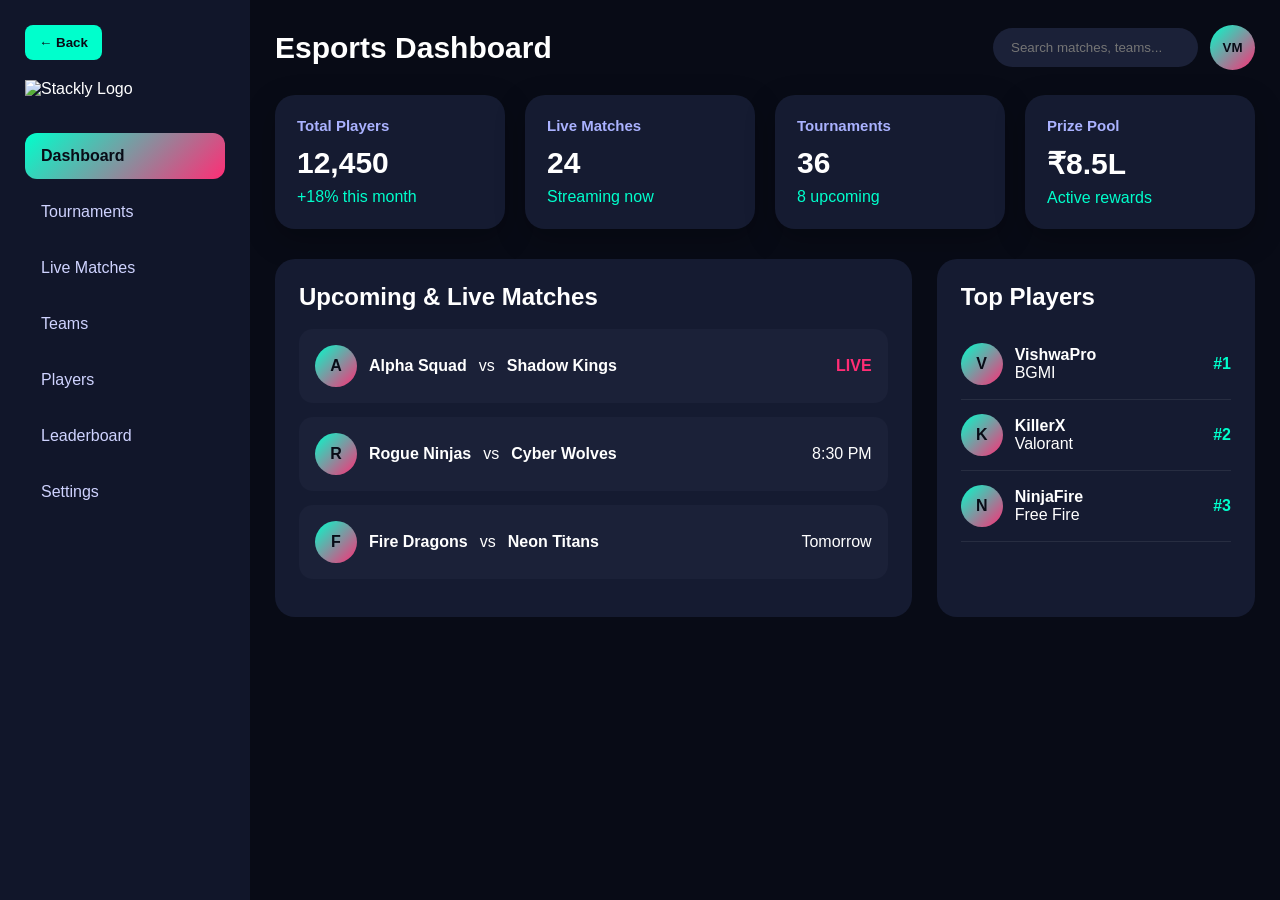
==== commit f0dcc96b: "update" ====
--- a/dashboard.html
+++ b/dashboard.html
@@ -21,8 +21,9 @@
 .header-left{display:flex;align-items:center;gap:12px}.header-logo{display:none;width:130px;height:auto}.header h1{font-size:30px}
 .search{display:flex;gap:12px;align-items:center;position:relative}.search input{padding:12px 18px;border-radius:30px;border:none;outline:none;background:#1b2138;color:white}
 .profile{width:45px;height:45px;background:linear-gradient(135deg,#00ffcc,#ff2d75);border-radius:50%;display:flex;align-items:center;justify-content:center;font-weight:bold;cursor:pointer;border:0;color:#080b16}
-.profile-menu{display:none;position:absolute;right:0;top:58px;width:280px;background:#151b31;border:1px solid rgba(255,255,255,.08);border-radius:18px;padding:18px;box-shadow:0 18px 45px rgba(0,0,0,.45);z-index:50}
-.profile-menu.active{display:block}.profile-menu h3{margin-bottom:6px;color:#00ffcc}.profile-menu p{color:#cfd3ff;margin:7px 0;font-size:14px}.profile-info{background:#1b2138;border-radius:14px;padding:12px;margin:12px 0}.logout-btn{width:100%;background:#ff2d75;color:white;margin-top:8px}.logout-btn:hover{background:#e51f64}
+.profile-menu{display:none;position:absolute;right:0;top:58px;width:290px;background:#151b31;border:1px solid rgba(255,255,255,.08);border-radius:18px;padding:18px;box-shadow:0 18px 45px rgba(0,0,0,.45);z-index:50}
+.profile-menu.active{display:block}.profile-menu h3{margin-bottom:6px;color:#00ffcc}.profile-menu p{color:#cfd3ff;margin:7px 0;font-size:14px}.profile-info{background:#1b2138;border-radius:14px;padding:12px;margin:12px 0}
+.logout-btn{width:100%;background:#ff2d75;color:white;margin-top:8px;padding:12px;border-radius:12px}.logout-btn:hover{background:#e51f64}
 .cards{display:grid;grid-template-columns:repeat(4,1fr);gap:20px;margin-bottom:30px}.card{background:#151b31;padding:22px;border-radius:20px;box-shadow:0 10px 30px rgba(0,0,0,.25);transition:.3s}.card:hover{transform:translateY(-6px)}.card h3{color:#aab2ff;font-size:15px;margin-bottom:12px}.card h2{font-size:30px}.card p{margin-top:8px;color:#00ffcc}
 .content{display:grid;grid-template-columns:2fr 1fr;gap:25px}.panel{background:#151b31;border-radius:20px;padding:24px;margin-bottom:25px}.panel h2{margin-bottom:18px;color:#fff}
 .match,.list-row{display:flex;justify-content:space-between;align-items:center;background:#1b2138;padding:16px;border-radius:14px;margin-bottom:14px;gap:12px}.teams,.player-info{display:flex;align-items:center;gap:12px;flex-wrap:wrap}.team-logo,.avatar{width:42px;height:42px;border-radius:50%;background:linear-gradient(135deg,#00ffcc,#ff2d75);color:#080b16;display:flex;justify-content:center;align-items:center;font-weight:bold}.live{color:#ff2d75;font-weight:bold}.rank{color:#00ffcc;font-weight:bold}.player{display:flex;justify-content:space-between;align-items:center;padding:14px 0;border-bottom:1px solid rgba(255,255,255,.08)}
@@ -39,14 +40,36 @@
 <div class="dashboard">
 <aside class="sidebar" id="sidebar">
   <div class="sidebar-buttons"><button class="back-btn" onclick="goBack()">← Back</button><button class="close-btn" onclick="toggleMenu()">✕ Close</button></div>
-  <div class="logo"><img src="[data-uri]" alt="Stackly Logo"></div>
+  <div class="logo"><img src="logo-dark(6).webp" alt="Stackly Logo"></div>
   <nav class="menu">
-    <a href="#" class="nav-link active" data-section="dashboard">Dashboard</a><a href="#" class="nav-link" data-section="tournaments">Tournaments</a><a href="#" class="nav-link" data-section="live">Live Matches</a><a href="#" class="nav-link" data-section="teams">Teams</a><a href="#" class="nav-link" data-section="players">Players</a><a href="#" class="nav-link" data-section="leaderboard">Leaderboard</a><a href="#" class="nav-link" data-section="settings">Settings</a>
+    <a href="#" class="nav-link active" data-section="dashboard">Dashboard</a>
+    <a href="#" class="nav-link" data-section="tournaments">Tournaments</a>
+    <a href="#" class="nav-link" data-section="live">Live Matches</a>
+    <a href="#" class="nav-link" data-section="teams">Teams</a>
+    <a href="#" class="nav-link" data-section="players">Players</a>
+    <a href="#" class="nav-link" data-section="leaderboard">Leaderboard</a>
+    <a href="#" class="nav-link" data-section="settings">Settings</a>
   </nav>
 </aside>
 <main class="main">
-  <div class="header"><div class="header-left"><button class="menu-btn" onclick="toggleMenu()">☰ Menu</button><img class="header-logo" src="[data-uri]" alt="Stackly Logo"><h1 id="pageTitle">Esports Dashboard</h1></div><div class="search"><input type="text" placeholder="Search matches, teams..." /><button class="profile" onclick="toggleProfile()">VM</button><div class="profile-menu" id="profileMenu"><h3>Vishwa Murud</h3><p>Pro Esports Manager</p><div class="profile-info"><p><strong>Email:</strong> murudvishwa@gmail.com</p><p><strong>Team:</strong> Stackly Warriors</p><p><strong>Role:</strong> Admin</p><p><strong>Level:</strong> Elite</p></div><button class="logout-btn" onclick="logoutUser()">Logout</button></div></div></div>
-  <section id="dashboard" class="page-section active"><section class="cards"><div class="card"><h3>Total Players</h3><h2>12,450</h2><p>+18% this month</p></div><div class="card"><h3>Live Matches</h3><h2>24</h2><p>Streaming now</p></div><div class="card"><h3>Tournaments</h3><h2>36</h2><p>8 upcoming</p></div><div class="card"><h3>Prize Pool</h3><h2>₹8.5L</h2><p>Active rewards</p></div></section><section class="content"><div class="panel"><h2>Upcoming & Live Matches</h2><div class="match"><div class="teams"><div class="team-logo">A</div><strong>Alpha Squad</strong><span>vs</span><strong>Shadow Kings</strong></div><span class="live">LIVE</span></div><div class="match"><div class="teams"><div class="team-logo">R</div><strong>Rogue Ninjas</strong><span>vs</span><strong>Cyber Wolves</strong></div><span>8:30 PM</span></div><div class="match"><div class="teams"><div class="team-logo">F</div><strong>Fire Dragons</strong><span>vs</span><strong>Neon Titans</strong></div><span>Tomorrow</span></div></div><div class="panel"><h2>Top Players</h2><div class="player"><div class="player-info"><div class="avatar">V</div><div><strong>VishwaPro</strong><p>BGMI</p></div></div><span class="rank">#1</span></div><div class="player"><div class="player-info"><div class="avatar">K</div><div><strong>KillerX</strong><p>Valorant</p></div></div><span class="rank">#2</span></div><div class="player"><div class="player-info"><div class="avatar">N</div><div><strong>NinjaFire</strong><p>Free Fire</p></div></div><span class="rank">#3</span></div></div></section></section>
+  <div class="header">
+    <div class="header-left"><button class="menu-btn" onclick="toggleMenu()">☰ Menu</button><img class="header-logo" src="logo-dark(6).webp" alt="Stackly Logo"><h1 id="pageTitle">Esports Dashboard</h1></div>
+    <div class="search"><input type="text" placeholder="Search matches, teams..." /><button class="profile" onclick="toggleProfile()">VM</button>
+      <div class="profile-menu" id="profileMenu">
+        <h3>Vishwa Murud</h3><p>Esports Administrator</p>
+        <div class="profile-info">
+          <p><strong>Email:</strong> murudvishwa@gmail.com</p><p><strong>Team:</strong> Stackly Warriors</p><p><strong>Role:</strong> Admin</p><p><strong>Level:</strong> Elite</p><p><strong>Country:</strong> India</p><p><strong>Wins:</strong> 245</p><p><strong>Tournaments:</strong> 58</p>
+        </div>
+        <button class="logout-btn" onclick="logoutUser()">Logout</button>
+      </div>
+    </div>
+  </div>
+
+  <section id="dashboard" class="page-section active">
+    <section class="cards"><div class="card"><h3>Total Players</h3><h2>12,450</h2><p>+18% this month</p></div><div class="card"><h3>Live Matches</h3><h2>24</h2><p>Streaming now</p></div><div class="card"><h3>Tournaments</h3><h2>36</h2><p>8 upcoming</p></div><div class="card"><h3>Prize Pool</h3><h2>₹8.5L</h2><p>Active rewards</p></div></section>
+    <section class="content"><div class="panel"><h2>Upcoming & Live Matches</h2><div class="match"><div class="teams"><div class="team-logo">A</div><strong>Alpha Squad</strong><span>vs</span><strong>Shadow Kings</strong></div><span class="live">LIVE</span></div><div class="match"><div class="teams"><div class="team-logo">R</div><strong>Rogue Ninjas</strong><span>vs</span><strong>Cyber Wolves</strong></div><span>8:30 PM</span></div><div class="match"><div class="teams"><div class="team-logo">F</div><strong>Fire Dragons</strong><span>vs</span><strong>Neon Titans</strong></div><span>Tomorrow</span></div></div><div class="panel"><h2>Top Players</h2><div class="player"><div class="player-info"><div class="avatar">V</div><div><strong>VishwaPro</strong><p>BGMI</p></div></div><span class="rank">#1</span></div><div class="player"><div class="player-info"><div class="avatar">K</div><div><strong>KillerX</strong><p>Valorant</p></div></div><span class="rank">#2</span></div><div class="player"><div class="player-info"><div class="avatar">N</div><div><strong>NinjaFire</strong><p>Free Fire</p></div></div><span class="rank">#3</span></div></div></section>
+  </section>
+
   <section id="tournaments" class="page-section"><h2 class="section-title">Tournaments</h2><div class="panel tournament"><table class="table"><tr><th>Game</th><th>Tournament</th><th>Date</th><th>Status</th></tr><tr><td>BGMI</td><td>Battle Royale Cup</td><td>25 June</td><td><span class="status">Open</span></td></tr><tr><td>Valorant</td><td>Elite Strike League</td><td>28 June</td><td><span class="status">Open</span></td></tr><tr><td>Free Fire</td><td>Fire Clash Arena</td><td>30 June</td><td><span class="status">Open</span></td></tr></table></div></section>
   <section id="live" class="page-section"><h2 class="section-title">Live Matches</h2><div class="panel"><div class="match"><div class="teams"><div class="team-logo">A</div><strong>Alpha Squad vs Shadow Kings</strong></div><span class="live">LIVE</span></div><div class="match"><div class="teams"><div class="team-logo">N</div><strong>Neon Titans vs Fire Dragons</strong></div><span class="live">LIVE</span></div></div></section>
   <section id="teams" class="page-section"><h2 class="section-title">Teams</h2><div class="grid-3"><div class="card"><h3>Alpha Squad</h3><h2>25W</h2><p>BGMI Champions</p></div><div class="card"><h3>Cyber Wolves</h3><h2>21W</h2><p>Valorant Pros</p></div><div class="card"><h3>Neon Titans</h3><h2>19W</h2><p>Free Fire Squad</p></div></div></section>
@@ -60,7 +83,7 @@
 function closeMenu(){sidebar.classList.remove('active');overlay.classList.remove('active');}
 function toggleProfile(){profileMenu.classList.toggle('active');}
 function goBack(){if(window.history.length>1){window.history.back();}else{window.location.href='index.html';}}
-function logoutUser(){alert('Logged out successfully');window.location.href='login.html';}
+function logoutUser(){if(confirm('Are you sure you want to logout?')){localStorage.clear();sessionStorage.clear();alert('Logout Successful!');window.location.replace('index.html');}}
 document.querySelectorAll('.nav-link').forEach(link=>{link.addEventListener('click',e=>{e.preventDefault();document.querySelectorAll('.nav-link').forEach(a=>a.classList.remove('active'));link.classList.add('active');document.querySelectorAll('.page-section').forEach(sec=>sec.classList.remove('active'));const id=link.dataset.section;document.getElementById(id).classList.add('active');pageTitle.textContent=link.textContent==='Dashboard'?'Esports Dashboard':link.textContent;closeMenu();profileMenu.classList.remove('active');});});
 document.addEventListener('click',e=>{if(!e.target.closest('.search')) profileMenu.classList.remove('active');});
 </script>
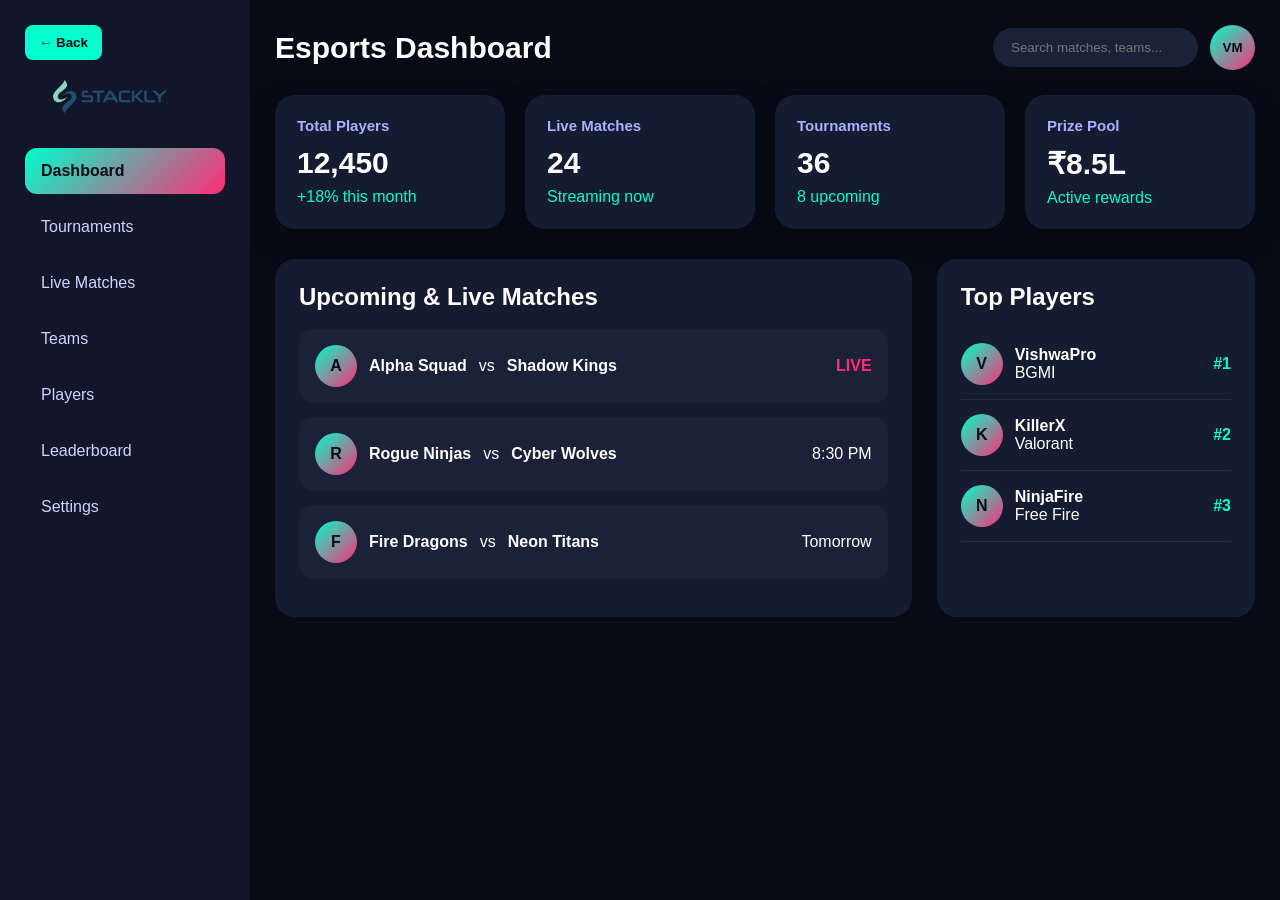
==== commit f7762d41: "update" ====
--- a/dashboard.html
+++ b/dashboard.html
@@ -40,7 +40,7 @@
 <div class="dashboard">
 <aside class="sidebar" id="sidebar">
   <div class="sidebar-buttons"><button class="back-btn" onclick="goBack()">← Back</button><button class="close-btn" onclick="toggleMenu()">✕ Close</button></div>
-  <div class="logo"><img src="logo-dark(6).webp" alt="Stackly Logo"></div>
+  <div class="logo"><img src="assets/logo-dark.webp" alt="Stackly Logo"></div>
   <nav class="menu">
     <a href="#" class="nav-link active" data-section="dashboard">Dashboard</a>
     <a href="#" class="nav-link" data-section="tournaments">Tournaments</a>
@@ -53,7 +53,7 @@
 </aside>
 <main class="main">
   <div class="header">
-    <div class="header-left"><button class="menu-btn" onclick="toggleMenu()">☰ Menu</button><img class="header-logo" src="logo-dark(6).webp" alt="Stackly Logo"><h1 id="pageTitle">Esports Dashboard</h1></div>
+    <div class="header-left"><button class="menu-btn" onclick="toggleMenu()">☰ Menu</button><img class="header-logo" src="assets/logo-dark.webp" alt="Stackly Logo"><h1 id="pageTitle">Esports Dashboard</h1></div>
     <div class="search"><input type="text" placeholder="Search matches, teams..." /><button class="profile" onclick="toggleProfile()">VM</button>
       <div class="profile-menu" id="profileMenu">
         <h3>Vishwa Murud</h3><p>Esports Administrator</p>
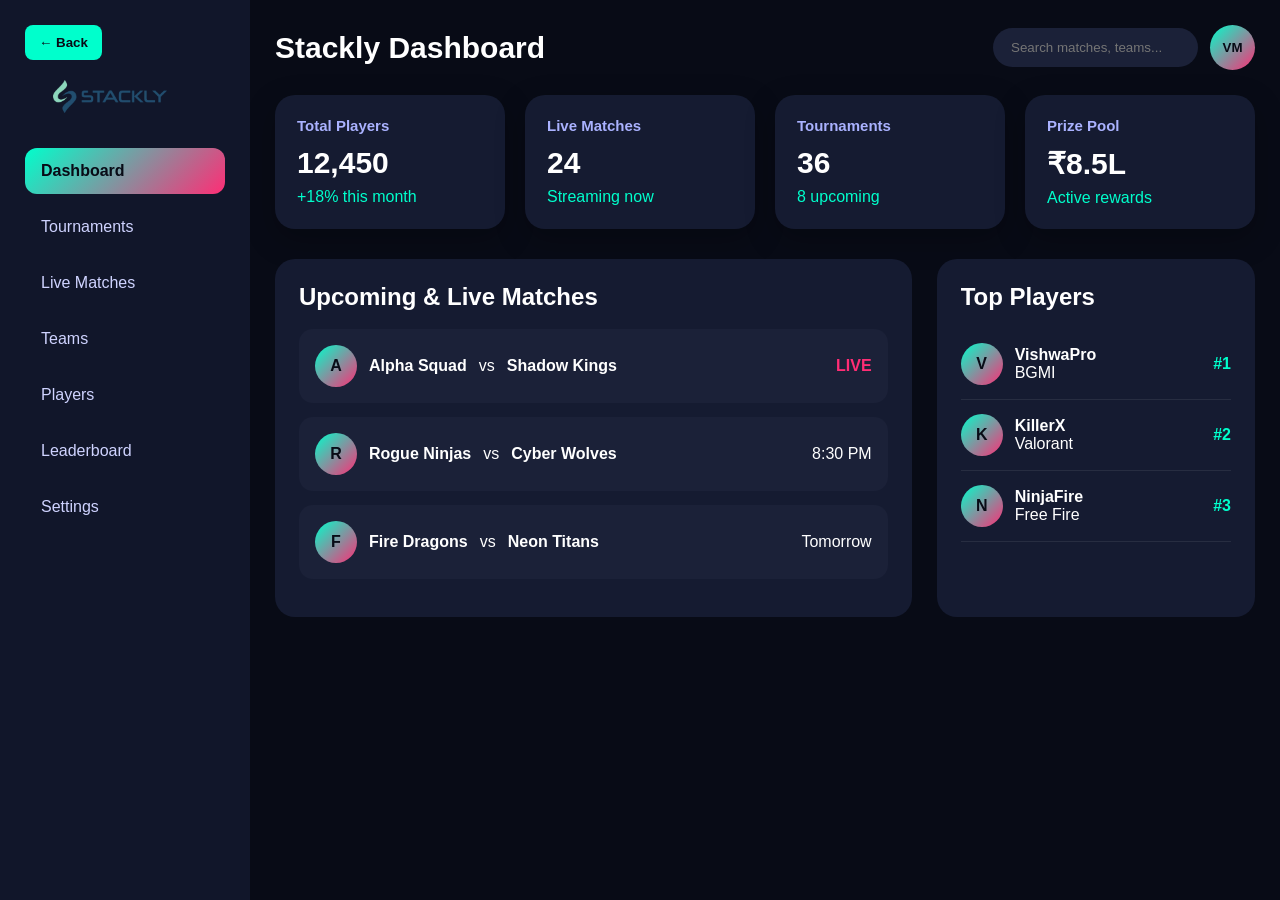
==== commit 8fb67680: "update" ====
--- a/dashboard.html
+++ b/dashboard.html
@@ -3,7 +3,7 @@
 <head>
 <meta charset="UTF-8" />
 <meta name="viewport" content="width=device-width, initial-scale=1.0" />
-<title>Stackly Esports Dashboard</title>
+<title>Stackly Dashboard</title>
 <style>
 *{margin:0;padding:0;box-sizing:border-box;font-family:Arial,sans-serif}
 body{background:#080b16;color:white}
@@ -53,7 +53,7 @@
 </aside>
 <main class="main">
   <div class="header">
-    <div class="header-left"><button class="menu-btn" onclick="toggleMenu()">☰ Menu</button><img class="header-logo" src="assets/logo-dark.webp" alt="Stackly Logo"><h1 id="pageTitle">Esports Dashboard</h1></div>
+    <div class="header-left"><button class="menu-btn" onclick="toggleMenu()">☰ Menu</button><img class="header-logo" src="assets/logo-dark.webp" alt="Stackly Logo"><h1 id="pageTitle">Stackly Dashboard</h1></div>
     <div class="search"><input type="text" placeholder="Search matches, teams..." /><button class="profile" onclick="toggleProfile()">VM</button>
       <div class="profile-menu" id="profileMenu">
         <h3>Vishwa Murud</h3><p>Esports Administrator</p>
